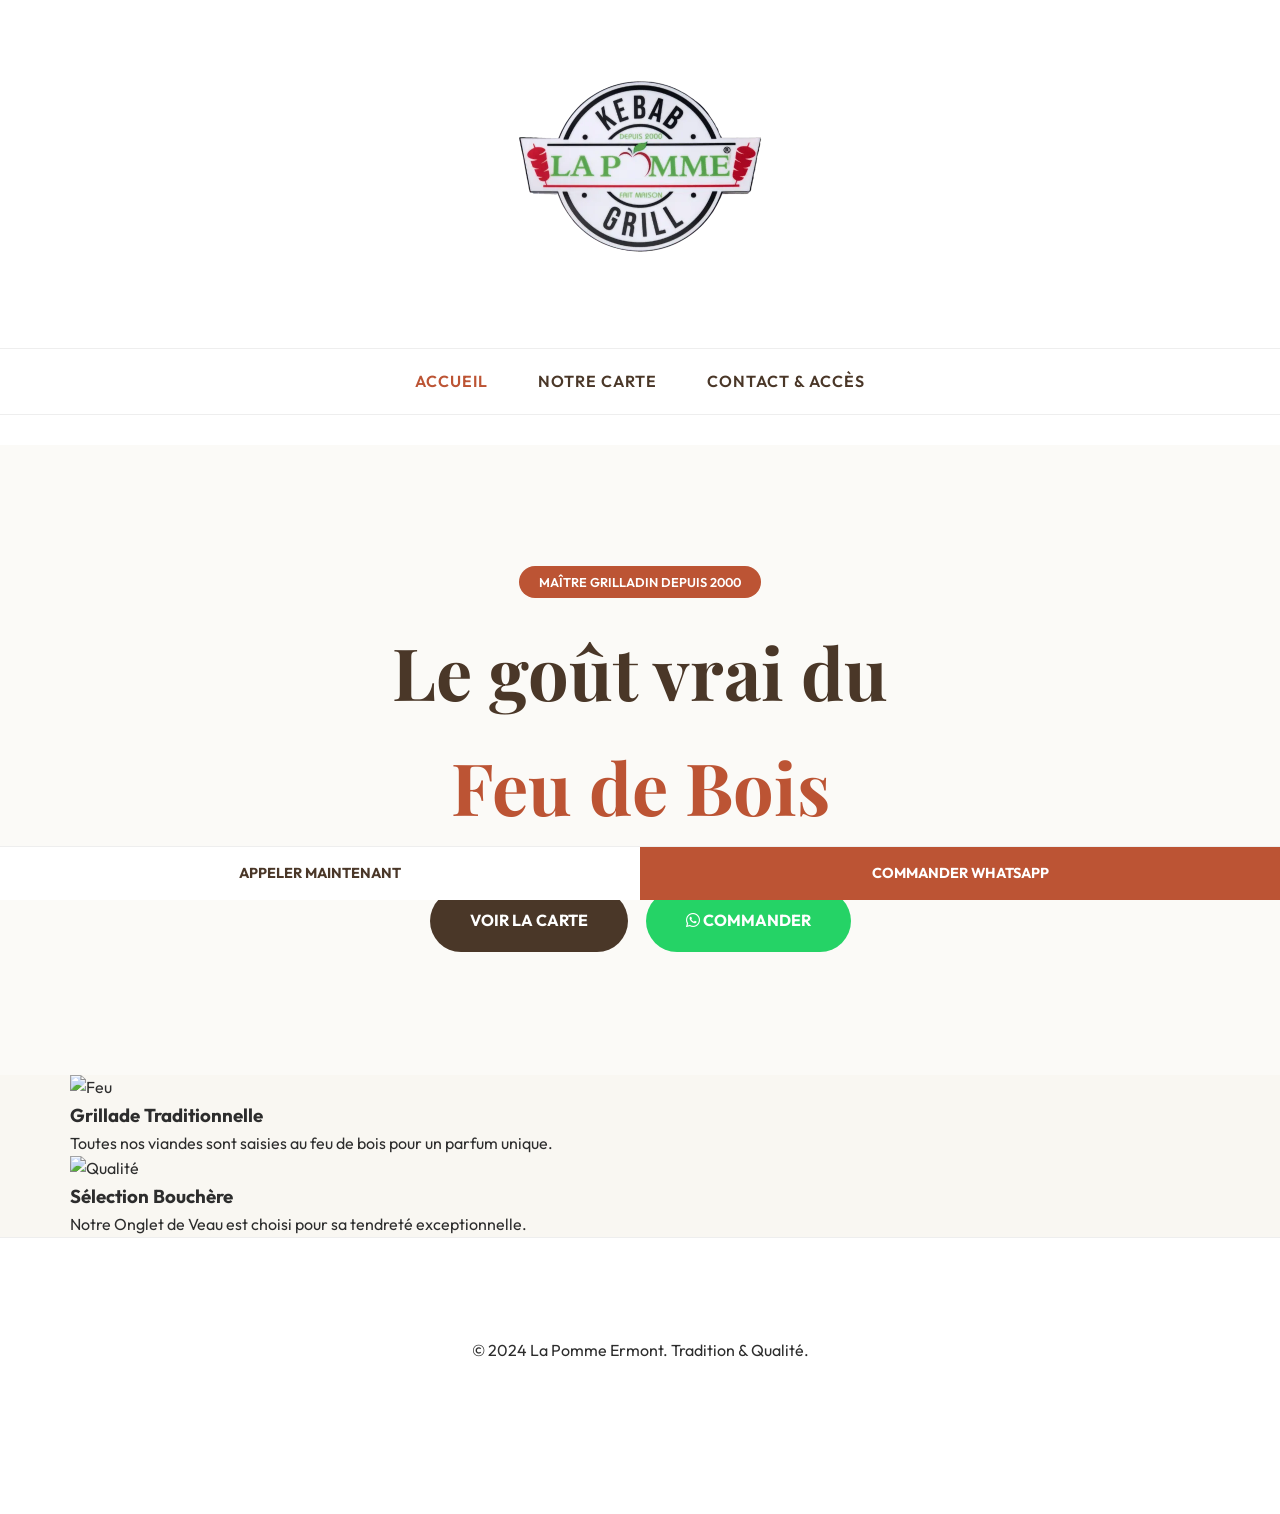
==== index.html @ bdbdd47b "Add files via upload" ====
<!DOCTYPE html>
<html lang="fr">
<head>
    <meta charset="UTF-8">
    <meta name="viewport" content="width=device-width, initial-scale=1.0">
    <title>La Pomme Ermont | Kebab au Feu de Bois & Onglet de Veau</title>
    <link rel="stylesheet" href="https://cdnjs.cloudflare.com/ajax/libs/font-awesome/6.4.0/css/all.min.css">
    <link href="https://fonts.googleapis.com/css2?family=Playfair+Display:wght@700&family=Outfit:wght@300;400;600&display=swap" rel="stylesheet">
    <link rel="stylesheet" href="style.css">
</head>
<body>
    <header class="main-header">
        <div class="header-top">
            <a href="index.html"><img src="logo.png" alt="La Pomme Ermont" class="mega-logo"></a>
        </div>
        <nav class="main-nav">
            <ul class="nav-links">
                <li><a href="index.html" class="active">ACCUEIL</a></li>
                <li><a href="menu.html">NOTRE CARTE</a></li>
                <li><a href="contact.html">CONTACT & ACCÈS</a></li>
            </ul>
        </nav>
    </header>

    <section class="hero">
        <div class="hero-content">
            <span class="badge">MAÎTRE GRILLADIN DEPUIS 2000</span>
            <h1>Le goût vrai du <br><span class="highlight">Feu de Bois</span></h1>
            <p>Spécialiste de l'Onglet de Veau à Ermont. Une cuisine généreuse, authentique et faite maison.</p>
            <div class="hero-btns">
                <a href="menu.html" class="btn btn-primary">VOIR LA CARTE</a>
                <a href="https://wa.me/33134142460" class="btn btn-whatsapp"><i class="fab fa-whatsapp"></i> COMMANDER</a>
            </div>
        </div>
    </section>

    <section class="valeurs container">
        <div class="valeur-card">
            <img src="https://cdn-icons-png.flaticon.com/512/2722/2722444.png" alt="Feu">
            <h3>Grillade Traditionnelle</h3>
            <p>Toutes nos viandes sont saisies au feu de bois pour un parfum unique.</p>
        </div>
        <div class="valeur-card">
            <img src="https://cdn-icons-png.flaticon.com/512/1046/1046751.png" alt="Qualité">
            <h3>Sélection Bouchère</h3>
            <p>Notre Onglet de Veau est choisi pour sa tendreté exceptionnelle.</p>
        </div>
    </section>

    <footer id="footer-placeholder"></footer>
    <script src="script.js"></script>
</body>
</html>
---- style.css ----
:root {
    --primary: #BC5434; /* Terracotta */
    --secondary: #4A3728; /* Bois Sombre */
    --bg: #F9F7F2; /* Crème / Papier Kraft léger */
    --white: #ffffff;
    --text: #2d2d2d;
    --spacing: 100px;
}

* { margin: 0; padding: 0; box-sizing: border-box; }
body { font-family: 'Outfit', sans-serif; background: var(--bg); color: var(--text); line-height: 1.6; }
.container { max-width: 1200px; margin: 0 auto; padding: 0 30px; }

/* HEADER & LOGO XXL */
.main-header { padding: 50px 0 30px; text-align: center; background: var(--white); }
.mega-logo { width: 250px; height: auto; transition: 0.3s; }
.main-nav { margin-top: 40px; border-top: 1px solid #eee; border-bottom: 1px solid #eee; padding: 20px 0; }
.nav-links { display: flex; justify-content: center; list-style: none; gap: 50px; }
.nav-links a { text-decoration: none; color: var(--secondary); font-weight: 600; letter-spacing: 1px; transition: 0.3s; }
.nav-links a:hover, .nav-links a.active { color: var(--primary); }

/* HERO */
.hero { height: 70vh; display: flex; align-items: center; justify-content: center; background: linear-gradient(rgba(255,255,255,0.4), rgba(255,255,255,0.4)), url('https://images.unsplash.com/photo-1555939594-58d7cb561ad1?q=80&w=1974'); background-size: cover; background-position: center; text-align: center; }
.hero-content h1 { font-family: 'Playfair Display', serif; font-size: 4.5rem; color: var(--secondary); margin: 20px 0; }
.highlight { color: var(--primary); }
.badge { background: var(--primary); color: white; padding: 8px 20px; border-radius: 50px; font-weight: 600; font-size: 0.8rem; }

/* MENU DISPLAY */
.menu-section { padding: 80px 0; }
.section-intro { text-align: center; margin-bottom: 60px; }
.menu-tabs { display: flex; justify-content: center; gap: 15px; margin-bottom: 60px; flex-wrap: wrap; }
.tab-btn { background: var(--white); border: 2px solid #eee; padding: 12px 30px; border-radius: 50px; cursor: pointer; font-weight: 600; transition: 0.3s; }
.tab-btn.active { background: var(--primary); color: white; border-color: var(--primary); }

.menu-grid-aere { display: grid; grid-template-columns: repeat(auto-fit, minmax(400px, 1fr)); gap: 30px; }
.menu-card { background: var(--white); padding: 35px; border-radius: 20px; display: flex; justify-content: space-between; align-items: flex-start; box-shadow: 0 10px 30px rgba(0,0,0,0.03); border: 1px solid #f0f0f0; }
.item-info h3 { font-size: 1.4rem; color: var(--secondary); margin-bottom: 8px; }
.item-info p { color: #777; font-size: 0.95rem; }
.item-price { font-size: 1.4rem; color: var(--primary); font-weight: 800; }

/* BOUTONS */
.btn { padding: 18px 40px; border-radius: 50px; font-weight: 700; text-decoration: none; display: inline-block; transition: 0.3s; }
.btn-primary { background: var(--secondary); color: white; }
.btn-whatsapp { background: #25D366; color: white; margin-left: 15px; }
.btn:hover { transform: translateY(-5px); box-shadow: 0 10px 20px rgba(0,0,0,0.1); }

/* FOOTER MOBILE */
.sticky-footer { position: fixed; bottom: 0; width: 100%; display: flex; background: var(--white); border-top: 1px solid #eee; z-index: 1000; }
.sticky-btn { flex: 1; text-align: center; padding: 15px; color: var(--secondary); text-decoration: none; font-weight: 700; font-size: 0.9rem; }

@media (max-width: 768px) {
    .hero-content h1 { font-size: 2.8rem; }
    .mega-logo { width: 180px; }
    .nav-links { gap: 20px; font-size: 0.75rem; }
    .menu-grid-aere { grid-template-columns: 1fr; }
}
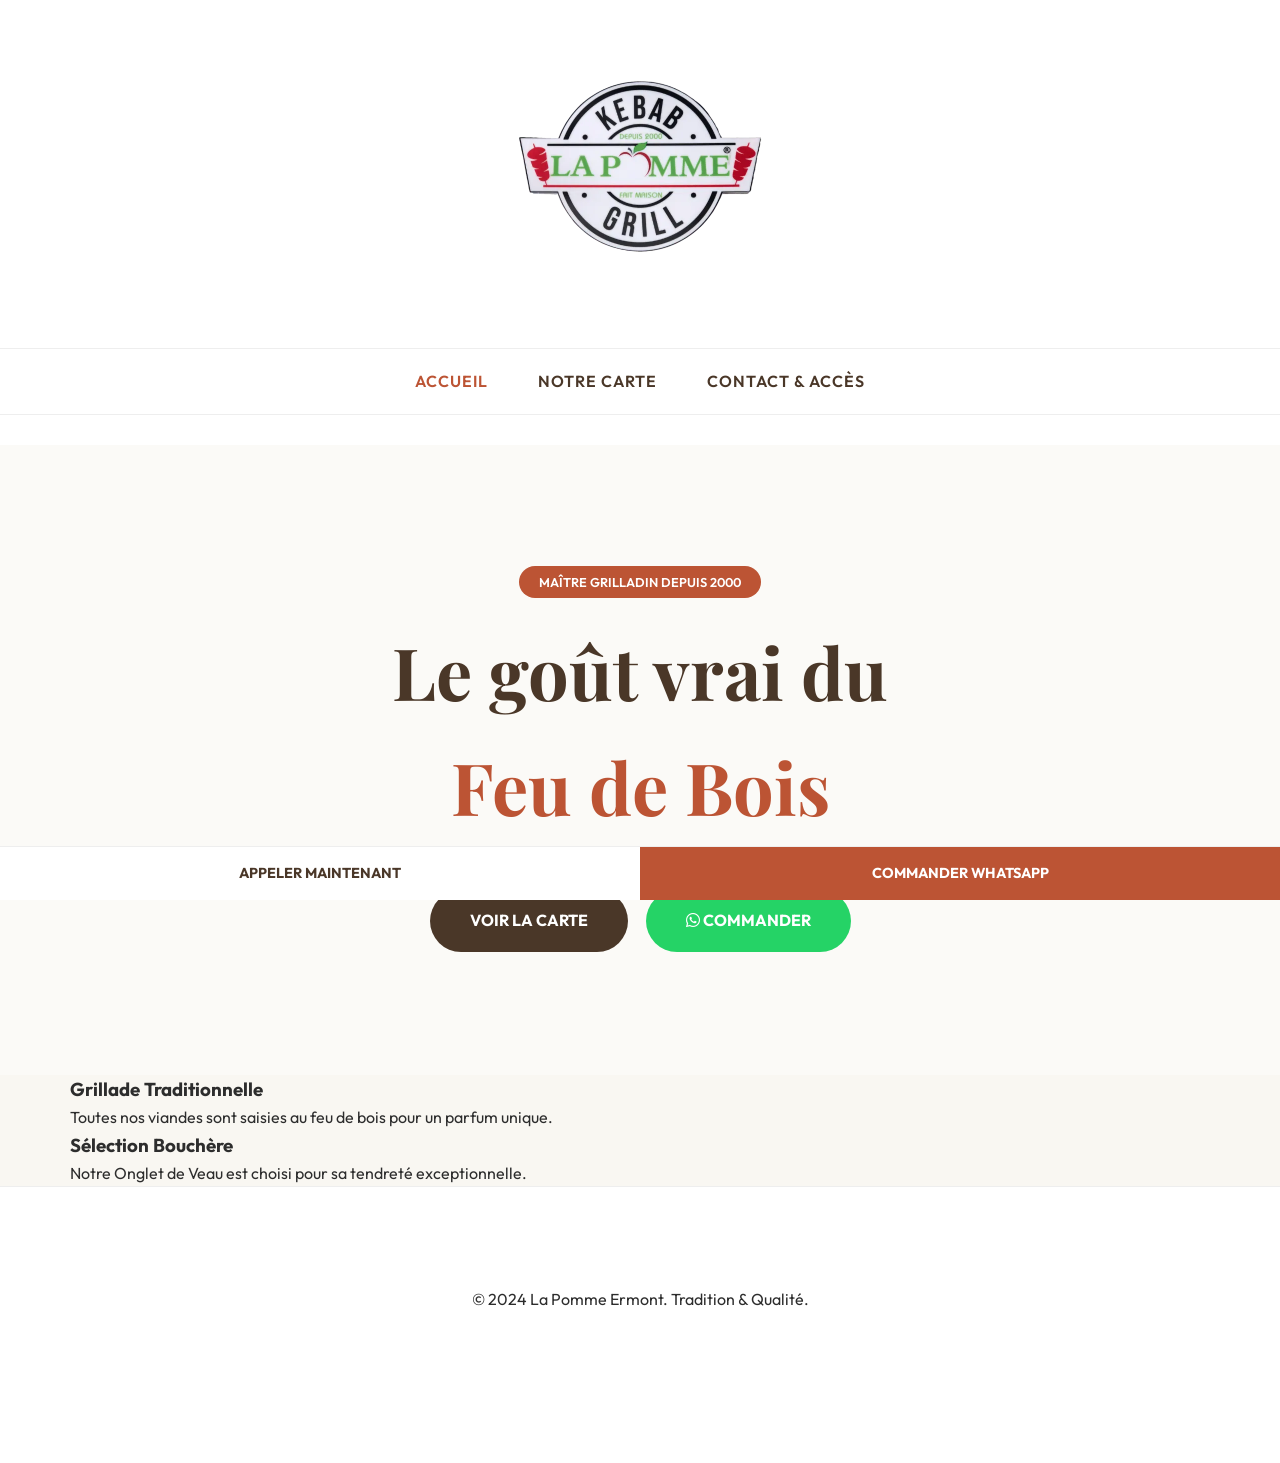
==== commit 857d3530: "Update index.html" ====
--- a/index.html
+++ b/index.html
@@ -36,12 +36,10 @@
 
     <section class="valeurs container">
         <div class="valeur-card">
-            <img src="https://cdn-icons-png.flaticon.com/512/2722/2722444.png" alt="Feu">
             <h3>Grillade Traditionnelle</h3>
             <p>Toutes nos viandes sont saisies au feu de bois pour un parfum unique.</p>
         </div>
         <div class="valeur-card">
-            <img src="https://cdn-icons-png.flaticon.com/512/1046/1046751.png" alt="Qualité">
             <h3>Sélection Bouchère</h3>
             <p>Notre Onglet de Veau est choisi pour sa tendreté exceptionnelle.</p>
         </div>
@@ -50,4 +48,9 @@
     <footer id="footer-placeholder"></footer>
     <script src="script.js"></script>
 </body>
-</html>+</html>
+    <footer id="footer-placeholder"></footer>
+    <script src="script.js"></script>
+</body>
+
+</html>
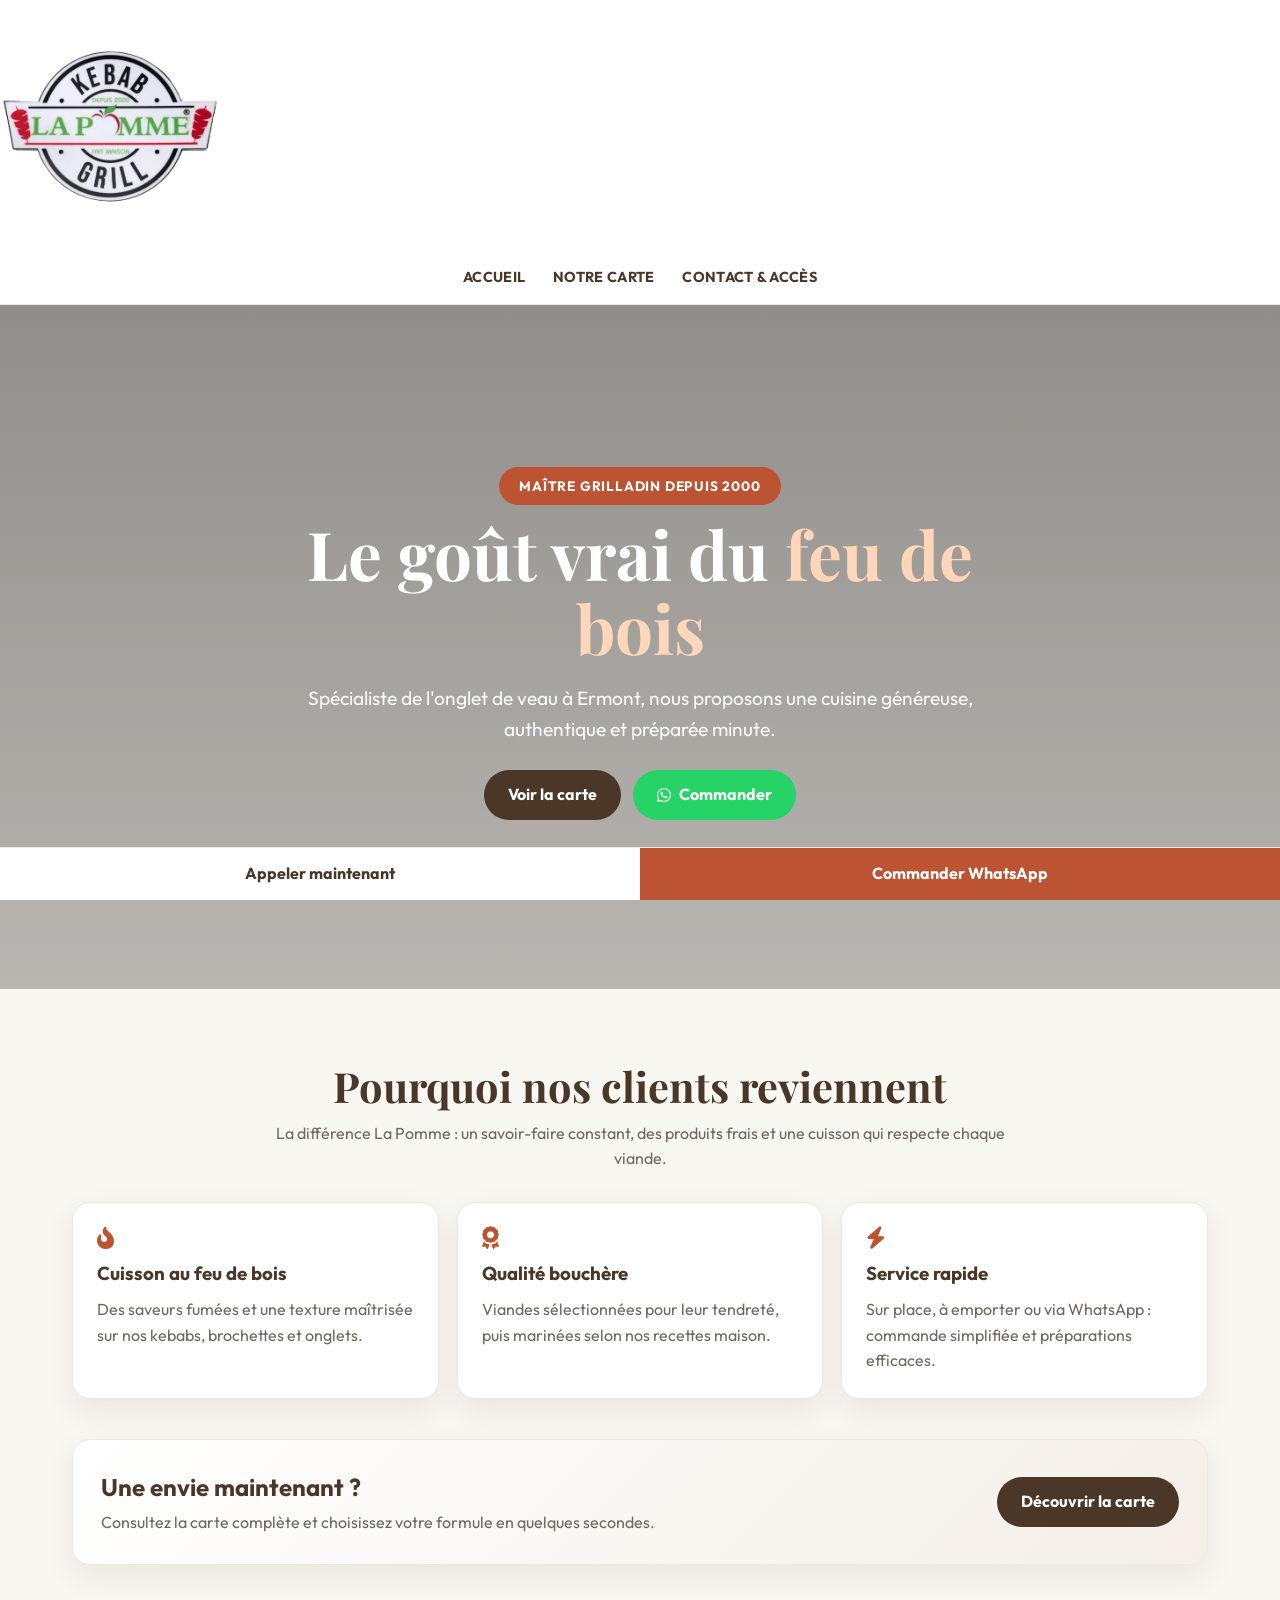
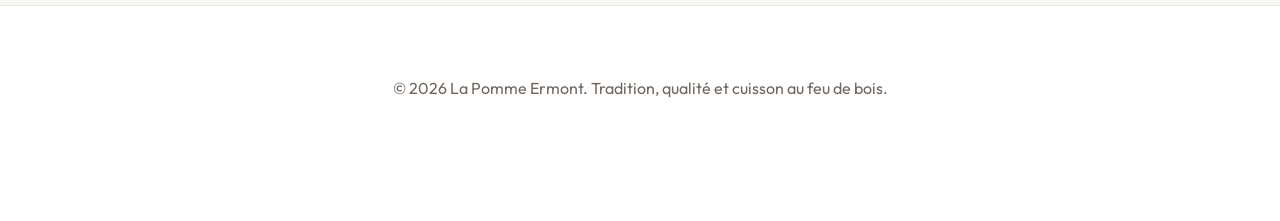
==== commit 0aa44553: "Refonte visuelle et UX complète du site" ====
--- a/index.html
+++ b/index.html
@@ -1,56 +1,83 @@
-<!DOCTYPE html>
-<html lang="fr">
-<head>
-    <meta charset="UTF-8">
-    <meta name="viewport" content="width=device-width, initial-scale=1.0">
-    <title>La Pomme Ermont | Kebab au Feu de Bois & Onglet de Veau</title>
-    <link rel="stylesheet" href="https://cdnjs.cloudflare.com/ajax/libs/font-awesome/6.4.0/css/all.min.css">
-    <link href="https://fonts.googleapis.com/css2?family=Playfair+Display:wght@700&family=Outfit:wght@300;400;600&display=swap" rel="stylesheet">
-    <link rel="stylesheet" href="style.css">
-</head>
-<body>
-    <header class="main-header">
-        <div class="header-top">
-            <a href="index.html"><img src="logo.png" alt="La Pomme Ermont" class="mega-logo"></a>
-        </div>
-        <nav class="main-nav">
-            <ul class="nav-links">
-                <li><a href="index.html" class="active">ACCUEIL</a></li>
-                <li><a href="menu.html">NOTRE CARTE</a></li>
-                <li><a href="contact.html">CONTACT & ACCÈS</a></li>
-            </ul>
-        </nav>
-    </header>
-
-    <section class="hero">
-        <div class="hero-content">
-            <span class="badge">MAÎTRE GRILLADIN DEPUIS 2000</span>
-            <h1>Le goût vrai du <br><span class="highlight">Feu de Bois</span></h1>
-            <p>Spécialiste de l'Onglet de Veau à Ermont. Une cuisine généreuse, authentique et faite maison.</p>
-            <div class="hero-btns">
-                <a href="menu.html" class="btn btn-primary">VOIR LA CARTE</a>
-                <a href="https://wa.me/33134142460" class="btn btn-whatsapp"><i class="fab fa-whatsapp"></i> COMMANDER</a>
-            </div>
-        </div>
-    </section>
-
-    <section class="valeurs container">
-        <div class="valeur-card">
-            <h3>Grillade Traditionnelle</h3>
-            <p>Toutes nos viandes sont saisies au feu de bois pour un parfum unique.</p>
-        </div>
-        <div class="valeur-card">
-            <h3>Sélection Bouchère</h3>
-            <p>Notre Onglet de Veau est choisi pour sa tendreté exceptionnelle.</p>
-        </div>
-    </section>
-
-    <footer id="footer-placeholder"></footer>
-    <script src="script.js"></script>
-</body>
-</html>
-    <footer id="footer-placeholder"></footer>
-    <script src="script.js"></script>
-</body>
-
-</html>
+<!DOCTYPE html>
+<html lang="fr">
+<head>
+    <meta charset="UTF-8">
+    <meta name="viewport" content="width=device-width, initial-scale=1.0">
+    <meta name="description" content="La Pomme Ermont : kebab au feu de bois, onglet de veau, grillades maison et commande rapide par téléphone ou WhatsApp.">
+    <title>La Pomme Ermont | Kebab au Feu de Bois & Onglet de Veau</title>
+    <link rel="preconnect" href="https://fonts.googleapis.com">
+    <link rel="preconnect" href="https://fonts.gstatic.com" crossorigin>
+    <link rel="stylesheet" href="https://cdnjs.cloudflare.com/ajax/libs/font-awesome/6.4.0/css/all.min.css">
+    <link href="https://fonts.googleapis.com/css2?family=Playfair+Display:wght@700&family=Outfit:wght@300;400;600;700;800&display=swap" rel="stylesheet">
+    <link rel="stylesheet" href="style.css">
+</head>
+<body>
+    <header class="main-header">
+        <div class="header-top">
+            <a href="index.html" aria-label="Retour à l'accueil La Pomme Ermont">
+                <img src="logo.png" alt="Logo La Pomme Ermont" class="mega-logo">
+            </a>
+        </div>
+        <nav class="main-nav" aria-label="Navigation principale">
+            <ul class="nav-links">
+                <li><a href="index.html" class="active">Accueil</a></li>
+                <li><a href="menu.html">Notre carte</a></li>
+                <li><a href="contact.html">Contact & accès</a></li>
+            </ul>
+        </nav>
+    </header>
+
+    <main>
+        <section class="hero">
+            <div class="hero-content">
+                <span class="badge">Maître grilladin depuis 2000</span>
+                <h1>Le goût vrai du <span class="highlight">feu de bois</span></h1>
+                <p>Spécialiste de l'onglet de veau à Ermont, nous proposons une cuisine généreuse, authentique et préparée minute.</p>
+                <div class="hero-btns">
+                    <a href="menu.html" class="btn btn-primary">Voir la carte</a>
+                    <a href="https://wa.me/33134142460" class="btn btn-whatsapp" target="_blank" rel="noreferrer">
+                        <i class="fab fa-whatsapp" aria-hidden="true"></i> Commander
+                    </a>
+                </div>
+            </div>
+        </section>
+
+        <section class="container section spacing-lg">
+            <div class="section-intro">
+                <h2>Pourquoi nos clients reviennent</h2>
+                <p>La différence La Pomme : un savoir-faire constant, des produits frais et une cuisson qui respecte chaque viande.</p>
+            </div>
+            <div class="feature-grid">
+                <article class="feature-card">
+                    <i class="fa-solid fa-fire-flame-curved" aria-hidden="true"></i>
+                    <h3>Cuisson au feu de bois</h3>
+                    <p>Des saveurs fumées et une texture maîtrisée sur nos kebabs, brochettes et onglets.</p>
+                </article>
+                <article class="feature-card">
+                    <i class="fa-solid fa-award" aria-hidden="true"></i>
+                    <h3>Qualité bouchère</h3>
+                    <p>Viandes sélectionnées pour leur tendreté, puis marinées selon nos recettes maison.</p>
+                </article>
+                <article class="feature-card">
+                    <i class="fa-solid fa-bolt" aria-hidden="true"></i>
+                    <h3>Service rapide</h3>
+                    <p>Sur place, à emporter ou via WhatsApp : commande simplifiée et préparations efficaces.</p>
+                </article>
+            </div>
+        </section>
+
+        <section class="container section">
+            <div class="cta-strip">
+                <div>
+                    <h2>Une envie maintenant ?</h2>
+                    <p>Consultez la carte complète et choisissez votre formule en quelques secondes.</p>
+                </div>
+                <a href="menu.html" class="btn btn-primary">Découvrir la carte</a>
+            </div>
+        </section>
+    </main>
+
+    <footer id="footer-placeholder"></footer>
+    <script src="script.js"></script>
+</body>
+</html>
--- a/style.css
+++ b/style.css
@@ -1,56 +1,487 @@
-:root {
-    --primary: #BC5434; /* Terracotta */
-    --secondary: #4A3728; /* Bois Sombre */
-    --bg: #F9F7F2; /* Crème / Papier Kraft léger */
-    --white: #ffffff;
-    --text: #2d2d2d;
-    --spacing: 100px;
-}
-
-* { margin: 0; padding: 0; box-sizing: border-box; }
-body { font-family: 'Outfit', sans-serif; background: var(--bg); color: var(--text); line-height: 1.6; }
-.container { max-width: 1200px; margin: 0 auto; padding: 0 30px; }
-
-/* HEADER & LOGO XXL */
-.main-header { padding: 50px 0 30px; text-align: center; background: var(--white); }
-.mega-logo { width: 250px; height: auto; transition: 0.3s; }
-.main-nav { margin-top: 40px; border-top: 1px solid #eee; border-bottom: 1px solid #eee; padding: 20px 0; }
-.nav-links { display: flex; justify-content: center; list-style: none; gap: 50px; }
-.nav-links a { text-decoration: none; color: var(--secondary); font-weight: 600; letter-spacing: 1px; transition: 0.3s; }
-.nav-links a:hover, .nav-links a.active { color: var(--primary); }
-
-/* HERO */
-.hero { height: 70vh; display: flex; align-items: center; justify-content: center; background: linear-gradient(rgba(255,255,255,0.4), rgba(255,255,255,0.4)), url('https://images.unsplash.com/photo-1555939594-58d7cb561ad1?q=80&w=1974'); background-size: cover; background-position: center; text-align: center; }
-.hero-content h1 { font-family: 'Playfair Display', serif; font-size: 4.5rem; color: var(--secondary); margin: 20px 0; }
-.highlight { color: var(--primary); }
-.badge { background: var(--primary); color: white; padding: 8px 20px; border-radius: 50px; font-weight: 600; font-size: 0.8rem; }
-
-/* MENU DISPLAY */
-.menu-section { padding: 80px 0; }
-.section-intro { text-align: center; margin-bottom: 60px; }
-.menu-tabs { display: flex; justify-content: center; gap: 15px; margin-bottom: 60px; flex-wrap: wrap; }
-.tab-btn { background: var(--white); border: 2px solid #eee; padding: 12px 30px; border-radius: 50px; cursor: pointer; font-weight: 600; transition: 0.3s; }
-.tab-btn.active { background: var(--primary); color: white; border-color: var(--primary); }
-
-.menu-grid-aere { display: grid; grid-template-columns: repeat(auto-fit, minmax(400px, 1fr)); gap: 30px; }
-.menu-card { background: var(--white); padding: 35px; border-radius: 20px; display: flex; justify-content: space-between; align-items: flex-start; box-shadow: 0 10px 30px rgba(0,0,0,0.03); border: 1px solid #f0f0f0; }
-.item-info h3 { font-size: 1.4rem; color: var(--secondary); margin-bottom: 8px; }
-.item-info p { color: #777; font-size: 0.95rem; }
-.item-price { font-size: 1.4rem; color: var(--primary); font-weight: 800; }
-
-/* BOUTONS */
-.btn { padding: 18px 40px; border-radius: 50px; font-weight: 700; text-decoration: none; display: inline-block; transition: 0.3s; }
-.btn-primary { background: var(--secondary); color: white; }
-.btn-whatsapp { background: #25D366; color: white; margin-left: 15px; }
-.btn:hover { transform: translateY(-5px); box-shadow: 0 10px 20px rgba(0,0,0,0.1); }
-
-/* FOOTER MOBILE */
-.sticky-footer { position: fixed; bottom: 0; width: 100%; display: flex; background: var(--white); border-top: 1px solid #eee; z-index: 1000; }
-.sticky-btn { flex: 1; text-align: center; padding: 15px; color: var(--secondary); text-decoration: none; font-weight: 700; font-size: 0.9rem; }
-
-@media (max-width: 768px) {
-    .hero-content h1 { font-size: 2.8rem; }
-    .mega-logo { width: 180px; }
-    .nav-links { gap: 20px; font-size: 0.75rem; }
-    .menu-grid-aere { grid-template-columns: 1fr; }
-}+:root {
+    --primary: #bc5434;
+    --primary-dark: #9e452b;
+    --secondary: #4a3728;
+    --bg: #f9f7f2;
+    --white: #ffffff;
+    --text: #2d2d2d;
+    --muted: #6f675f;
+    --border: #ece8e2;
+    --shadow: 0 12px 30px rgba(51, 34, 24, 0.08);
+}
+
+html,
+body {
+    overflow-x: hidden;
+    width: 100%;
+    margin: 0;
+    padding: 0;
+}
+
+* {
+    margin: 0;
+    padding: 0;
+    box-sizing: border-box;
+}
+
+body {
+    font-family: 'Outfit', sans-serif;
+    background: var(--bg);
+    color: var(--text);
+    line-height: 1.6;
+}
+
+img {
+    max-width: 100%;
+    display: block;
+}
+
+a {
+    color: inherit;
+}
+
+.container {
+    max-width: 1180px;
+    margin: 0 auto;
+    padding: 0 22px;
+}
+
+.section {
+    margin: 40px auto;
+}
+
+.spacing-lg {
+    margin-top: 72px;
+}
+
+.section-intro {
+    text-align: center;
+    margin-bottom: 30px;
+}
+
+.section-intro.left {
+    text-align: left;
+}
+
+.section-intro h1,
+.section-intro h2 {
+    font-family: 'Playfair Display', serif;
+    color: var(--secondary);
+    line-height: 1.2;
+    margin-bottom: 10px;
+}
+
+.section-intro h1 {
+    font-size: clamp(2rem, 5vw, 3rem);
+}
+
+.section-intro h2 {
+    font-size: clamp(1.8rem, 4vw, 2.6rem);
+}
+
+.section-intro p {
+    max-width: 760px;
+    margin: 0 auto;
+    color: var(--muted);
+}
+
+.main-header {
+    padding: 24px 0 14px;
+    text-align: center;
+    background: var(--white);
+    position: sticky;
+    top: 0;
+    z-index: 50;
+    border-bottom: 1px solid var(--border);
+}
+
+.mega-logo {
+    width: 220px;
+    height: auto;
+    max-width: 85%;
+}
+
+.main-nav {
+    margin-top: 20px;
+}
+
+.nav-links {
+    display: flex;
+    justify-content: center;
+    list-style: none;
+    gap: 28px;
+    flex-wrap: wrap;
+}
+
+.nav-links a {
+    text-decoration: none;
+    color: var(--secondary);
+    font-weight: 700;
+    letter-spacing: 0.3px;
+    text-transform: uppercase;
+    font-size: 0.9rem;
+    border-bottom: 2px solid transparent;
+    transition: all 0.2s ease;
+    padding-bottom: 4px;
+}
+
+.nav-links a:hover,
+.nav-links a.active {
+    color: var(--primary);
+    border-color: var(--primary);
+}
+
+.hero {
+    min-height: 76vh;
+    display: flex;
+    align-items: center;
+    justify-content: center;
+    background: linear-gradient(rgba(17, 14, 11, 0.45), rgba(17, 14, 11, 0.28)),
+        url('https://images.unsplash.com/photo-1555939594-58d7cb561ad1?q=80&w=1974');
+    background-size: cover;
+    background-position: center;
+    text-align: center;
+    color: #fff;
+    padding: 40px 20px;
+}
+
+.hero-content {
+    max-width: 760px;
+}
+
+.hero-content h1 {
+    font-family: 'Playfair Display', serif;
+    font-size: clamp(2.1rem, 8vw, 4.2rem);
+    color: #fff;
+    margin: 18px 0;
+    line-height: 1.1;
+}
+
+.hero-content p {
+    font-size: clamp(1rem, 2.2vw, 1.2rem);
+    opacity: 0.95;
+}
+
+.highlight {
+    color: #ffd6b9;
+}
+
+.badge {
+    background: var(--primary);
+    color: white;
+    padding: 10px 20px;
+    border-radius: 999px;
+    font-weight: 700;
+    font-size: 0.85rem;
+    text-transform: uppercase;
+    letter-spacing: 0.8px;
+}
+
+.hero-btns {
+    margin-top: 26px;
+    display: flex;
+    gap: 12px;
+    justify-content: center;
+    flex-wrap: wrap;
+}
+
+.btn {
+    padding: 12px 24px;
+    border-radius: 999px;
+    font-weight: 700;
+    text-decoration: none;
+    display: inline-flex;
+    align-items: center;
+    justify-content: center;
+    gap: 8px;
+    transition: transform 0.2s ease, filter 0.2s ease;
+    border: none;
+}
+
+.btn:hover {
+    transform: translateY(-2px);
+    filter: brightness(0.97);
+}
+
+.btn-primary {
+    background: var(--secondary);
+    color: white;
+}
+
+.btn-whatsapp {
+    background: #25d366;
+    color: white;
+}
+
+.feature-grid {
+    display: grid;
+    gap: 18px;
+    grid-template-columns: repeat(auto-fit, minmax(220px, 1fr));
+}
+
+.feature-card {
+    background: var(--white);
+    border: 1px solid var(--border);
+    border-radius: 18px;
+    padding: 24px;
+    box-shadow: var(--shadow);
+}
+
+.feature-card i {
+    color: var(--primary);
+    font-size: 1.4rem;
+    margin-bottom: 10px;
+}
+
+.feature-card h3 {
+    color: var(--secondary);
+    margin-bottom: 8px;
+}
+
+.feature-card p {
+    color: var(--muted);
+}
+
+.cta-strip {
+    background: linear-gradient(135deg, #fff, #f4eee7);
+    border: 1px solid var(--border);
+    border-radius: 18px;
+    padding: 28px;
+    box-shadow: var(--shadow);
+    display: flex;
+    align-items: center;
+    justify-content: space-between;
+    gap: 18px;
+    flex-wrap: wrap;
+}
+
+.cta-strip h2 {
+    margin-bottom: 4px;
+    color: var(--secondary);
+}
+
+.cta-strip p {
+    color: var(--muted);
+}
+
+.menu-section {
+    padding: 46px 0 30px;
+}
+
+.menu-toolbar {
+    display: flex;
+    align-items: center;
+    justify-content: space-between;
+    gap: 16px;
+    flex-wrap: wrap;
+    margin-bottom: 16px;
+}
+
+.menu-tabs {
+    display: flex;
+    justify-content: center;
+    gap: 10px;
+    flex-wrap: wrap;
+}
+
+.tab-btn {
+    background: var(--white);
+    border: 1px solid var(--border);
+    padding: 9px 18px;
+    border-radius: 999px;
+    cursor: pointer;
+    font-weight: 700;
+    color: var(--secondary);
+}
+
+.tab-btn.active {
+    background: var(--primary);
+    color: white;
+    border-color: var(--primary);
+}
+
+.menu-search-wrap {
+    display: inline-flex;
+    align-items: center;
+    background: var(--white);
+    border-radius: 999px;
+    border: 1px solid var(--border);
+    padding: 0 12px;
+    min-width: 260px;
+}
+
+.menu-search-wrap i {
+    color: var(--muted);
+}
+
+.menu-search-wrap input {
+    border: none;
+    outline: none;
+    padding: 11px 8px;
+    width: 100%;
+    font: inherit;
+    background: transparent;
+}
+
+.menu-count {
+    color: var(--muted);
+    margin-bottom: 14px;
+    font-size: 0.95rem;
+}
+
+.menu-grid-aere {
+    display: grid;
+    grid-template-columns: repeat(auto-fit, minmax(280px, 1fr));
+    gap: 16px;
+}
+
+.menu-card {
+    background: var(--white);
+    padding: 18px;
+    border-radius: 14px;
+    display: flex;
+    justify-content: space-between;
+    gap: 10px;
+    border: 1px solid var(--border);
+    box-shadow: 0 8px 18px rgba(30, 19, 11, 0.05);
+}
+
+.menu-card h3 {
+    color: var(--secondary);
+    margin-bottom: 4px;
+}
+
+.menu-card p {
+    color: var(--muted);
+    font-size: 0.95rem;
+}
+
+.item-price {
+    color: var(--primary);
+    font-weight: 800;
+    font-size: 1.15rem;
+    white-space: nowrap;
+}
+
+.empty-state {
+    background: var(--white);
+    border: 1px dashed var(--border);
+    border-radius: 14px;
+    padding: 28px;
+    text-align: center;
+    color: var(--muted);
+}
+
+.contact-wrap {
+    padding: 42px 0 20px;
+}
+
+.contact-box {
+    background: transparent;
+}
+
+.contact-grid {
+    display: grid;
+    grid-template-columns: 1fr 1.2fr;
+    gap: 18px;
+}
+
+.info-card {
+    background: var(--white);
+    border-radius: 16px;
+    border: 1px solid var(--border);
+    padding: 22px;
+    box-shadow: var(--shadow);
+}
+
+.info-card h2 {
+    color: var(--secondary);
+    margin-bottom: 10px;
+}
+
+.info-card p {
+    margin-bottom: 10px;
+}
+
+.info-card i {
+    color: var(--primary);
+    margin-right: 8px;
+}
+
+.contact-actions {
+    display: flex;
+    gap: 10px;
+    margin-top: 14px;
+    flex-wrap: wrap;
+}
+
+.map-container {
+    margin-top: 8px;
+}
+
+.sticky-footer {
+    position: fixed;
+    bottom: 0;
+    width: 100%;
+    display: flex;
+    background: var(--white);
+    border-top: 1px solid var(--border);
+    z-index: 1000;
+}
+
+.sticky-btn {
+    flex: 1;
+    text-align: center;
+    padding: 13px;
+    color: var(--secondary);
+    text-decoration: none;
+    font-weight: 700;
+}
+
+.site-footer {
+    padding: 70px 0 120px;
+    text-align: center;
+    background: #fff;
+    border-top: 1px solid var(--border);
+    color: var(--muted);
+}
+
+.sr-only {
+    position: absolute;
+    width: 1px;
+    height: 1px;
+    padding: 0;
+    margin: -1px;
+    overflow: hidden;
+    clip: rect(0, 0, 0, 0);
+    white-space: nowrap;
+    border: 0;
+}
+
+@media (max-width: 900px) {
+    .contact-grid {
+        grid-template-columns: 1fr;
+    }
+}
+
+@media (max-width: 768px) {
+    .main-header {
+        position: static;
+    }
+
+    .nav-links {
+        gap: 14px;
+    }
+
+    .hero {
+        min-height: 62vh;
+    }
+
+    .cta-strip {
+        padding: 20px;
+    }
+
+    .menu-search-wrap {
+        width: 100%;
+    }
+}
